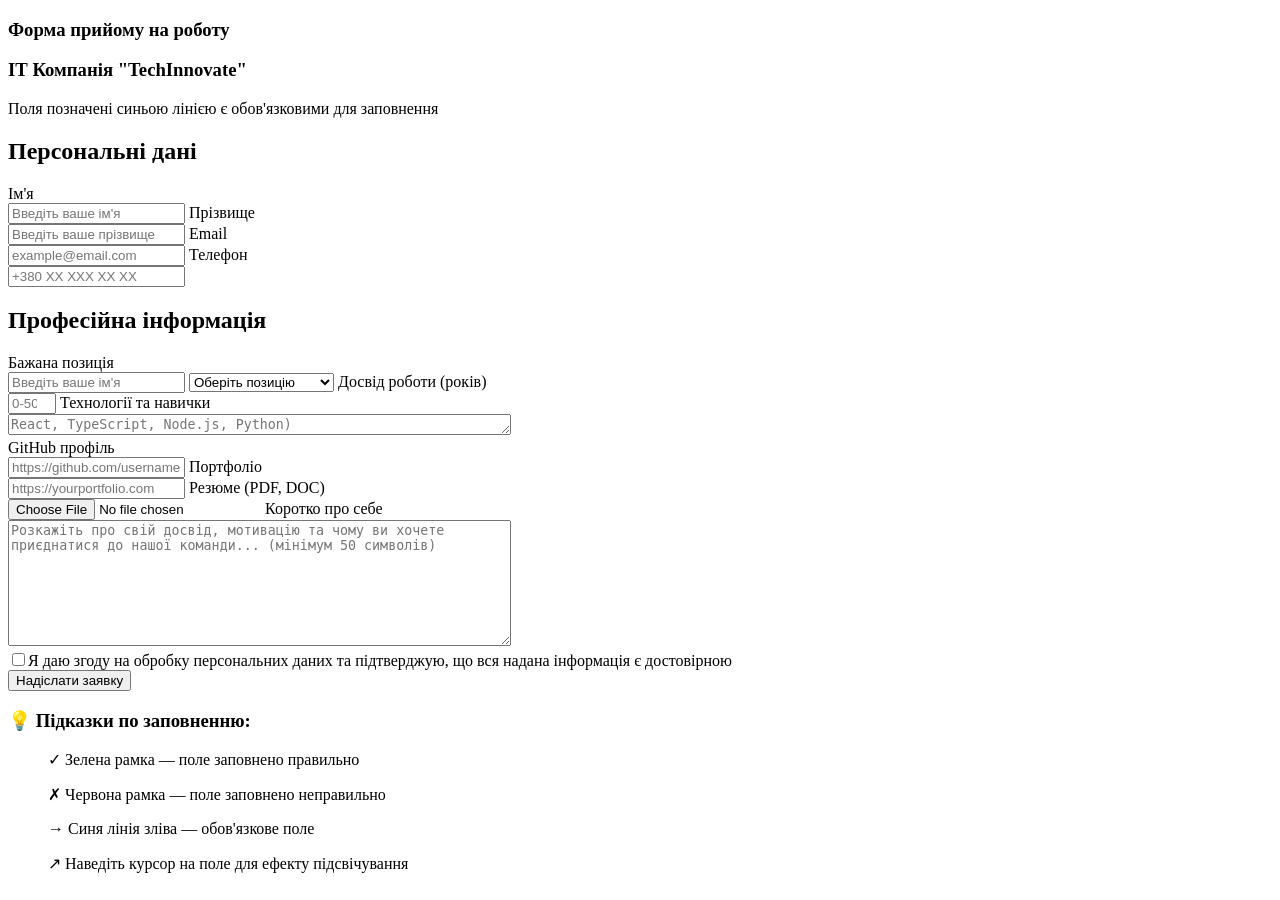
==== web_less15forms/index.html @ 89c71193 "Add files via upload" ====
<!DOCTYPE html>
<html lang="en" xmlns="http://www.w3.org/1999/html" xmlns="http://www.w3.org/1999/html">
<head>
    <link rel="stylesheet" type="text/css" href="style/style.css">
    <meta charset="UTF-8">
    <title>Форма прийому на роботу</title>
</head>
<body>

<section class="hero-section">
    <div class="wrapper hero-content">
        <article class="hero-text">
            <h1>Форма прийому на роботу</h1>
            <h3>ІТ Компанія "TechInnovate"</h3>
            <p>Поля позначені синьою лінією є обов'язковими для заповнення</p>
        </article>
    </div>
</section>
<section class="personal-info">
    <h2 class="section-title">Персональні дані</h2>
    <form class="personal-info__form">
    <label>
        Ім'я<br>
        <input type="text" name="Ім'я" value="" placeholder="Введіть ваше ім'я">
    </label>
    <label>
        Прізвище<br>
        <input type="text" name="Прізвище" value="" placeholder="Введіть ваше прізвище">
    </label>
    <label>
        Email<br>
        <input type="email" name="Email" value="" placeholder="example@email.com">
    </label>
    <label>
        Телефон<br>
        <input type="tel" name="Телефон" value="" placeholder="+380 XX XXX XX XX">
    </label>
    </form>
</section>

<section class="prof-info">
    <h2 class="section-title">Професійна інформація</h2>
    <form class="personal-info__form">
        <label>
            Бажана позиція<br>
            <input type="text" name="Бажана позиція" value="" placeholder="Введіть ваше ім'я">
            <select name="position">
                <option value="Оберіть позиції" selected>Оберіть позицію</option>
                <option value="Frontend Developer">Frontend Developer</option>
                <option value="Backend Developer">Backend Developer</option>
                <option value="Full Stack Developer">Full Stack Developer</option>
                <option value="DevOps Engineer">DevOps Engineer</option>
                <option value="QA Engineer">QA Engineer</option>
                <option value="UI/UX Designer">UI/UX Designer</option>
                <option value="Mobile Developer">Mobile Developer</option>
                <option value="Data Scientist">Data Scientist</option>
            </select>

        </label>
        <label>
            Досвід роботи (років)<br>
            <input type="number" min="0" max="50" name="Досвід роботи (років)" value="" placeholder="0-50">
        </label>
        <label>
            Технології та навички<br>
            <textarea rows="1" cols="60" name="Технології та навички" placeholder="React, TypeScript, Node.js, Python)"></textarea>
        </label>
    </form>
</section>
<section class="additional-info">
    <label>
        GitHub профіль<br>
        <input type="text" name="GitHub профіль" value="" placeholder="https://github.com/username">
    </label>
    <label>
        Портфоліо<br>
        <input type="text" name="Портфоліо" value="" placeholder="https://yourportfolio.com">
    </label>
    <label>
        Резюме (PDF, DOC)<br>
        <input type="file" name="Резюме (PDF, DOC)" value="" placeholder="Вибрати файл Файл не вибрано">
    </label>
    <label>
        Коротко про себе<br>
        <textarea rows="8" cols="60" name="about" placeholder="Розкажіть про свій досвід, мотивацію та чому ви хочете приєднатися до нашої команди... (мінімум 50 символів)"></textarea>
    </label>
</section>
<section class="agreement">
    <label>
        <input type="checkbox" name="agreement">Я даю згоду на обробку персональних даних та підтверджую, що вся надана інформація є достовірною
    </label>
</section>
<section class="send-button">
    <button type="submit">Надіслати заявку</button>
</section>
<footer>
    <div class="footer-content">
    <h3>💡 Підказки по заповненню:</h3>
    <ul>✓ Зелена рамка — поле заповнено правильно</ul>
    <ul>✗ Червона рамка — поле заповнено неправильно</ul>
    <ul>→ Синя лінія зліва — обов'язкове поле</ul>
    <ul>↗ Наведіть курсор на поле для ефекту підсвічування</ul>
    </div>
</footer>

</body>
</html>
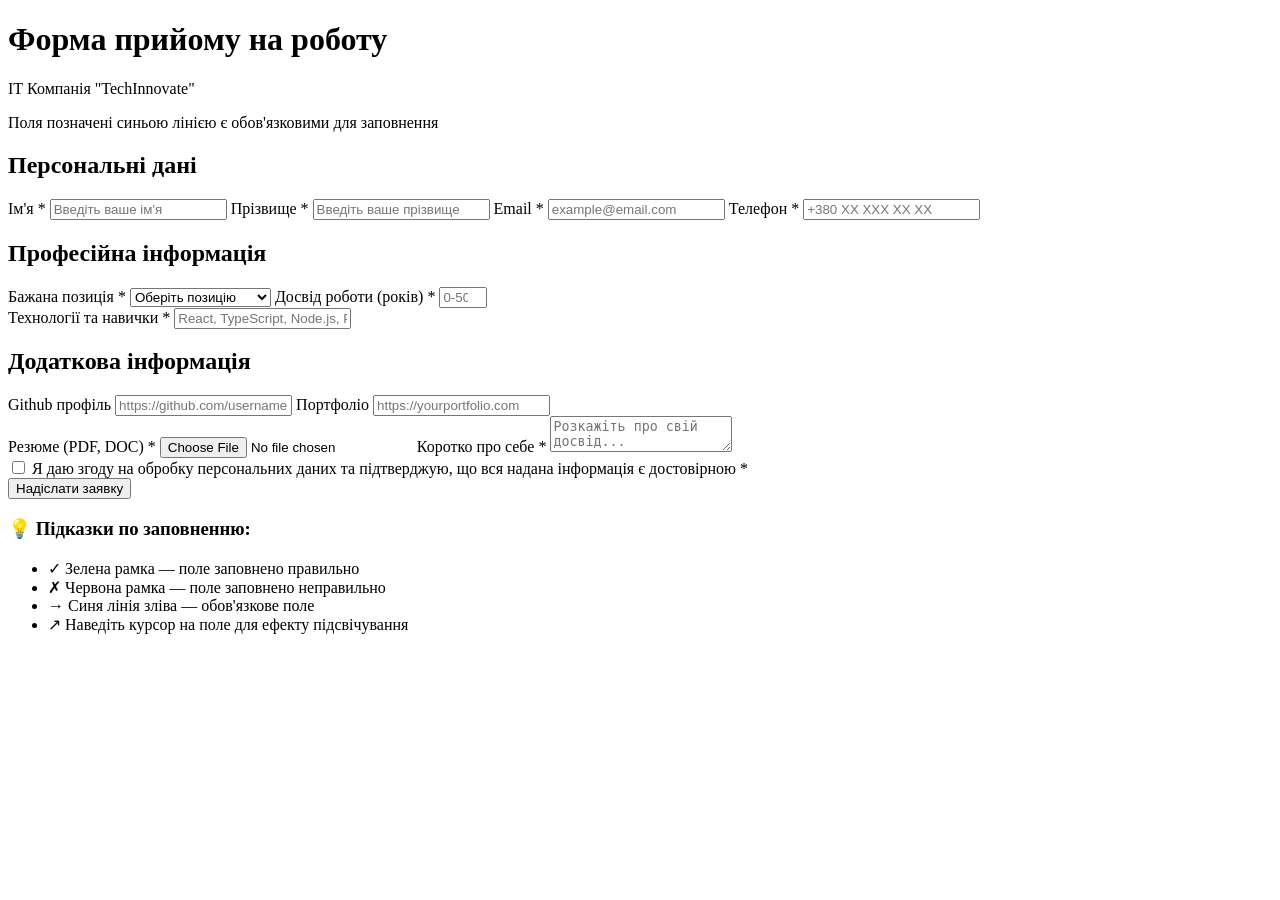
==== commit d8acd965: "Add files via upload" ====
--- a/web_less15forms/index.html
+++ b/web_less15forms/index.html
@@ -1,107 +1,91 @@
 <!DOCTYPE html>
-<html lang="en" xmlns="http://www.w3.org/1999/html" xmlns="http://www.w3.org/1999/html">
+<html lang="uk">
 <head>
-    <link rel="stylesheet" type="text/css" href="style/style.css">
     <meta charset="UTF-8">
-    <title>Форма прийому на роботу</title>
+    <meta name="viewport" content="width=device-width, initial-scale=1.0">
+    <title>Форма прийому на роботу - TechInnovate</title>
+    <link rel="stylesheet" href="style/normaliser.css">
+    <link rel="stylesheet" href="style/style.css">
 </head>
 <body>
+<div class="main-wrapper">
+    <header>
+        <h1>Форма прийому на роботу</h1>
+        <p class="subtitle">ІТ Компанія "TechInnovate"</p>
+        <p class="hint">Поля позначені синьою лінією є обов'язковими для заповнення</p>
+    </header>
 
-<section class="hero-section">
-    <div class="wrapper hero-content">
-        <article class="hero-text">
-            <h1>Форма прийому на роботу</h1>
-            <h3>ІТ Компанія "TechInnovate"</h3>
-            <p>Поля позначені синьою лінією є обов'язковими для заповнення</p>
-        </article>
-    </div>
-</section>
-<section class="personal-info">
-    <h2 class="section-title">Персональні дані</h2>
-    <form class="personal-info__form">
-    <label>
-        Ім'я<br>
-        <input type="text" name="Ім'я" value="" placeholder="Введіть ваше ім'я">
-    </label>
-    <label>
-        Прізвище<br>
-        <input type="text" name="Прізвище" value="" placeholder="Введіть ваше прізвище">
-    </label>
-    <label>
-        Email<br>
-        <input type="email" name="Email" value="" placeholder="example@email.com">
-    </label>
-    <label>
-        Телефон<br>
-        <input type="tel" name="Телефон" value="" placeholder="+380 XX XXX XX XX">
-    </label>
-    </form>
-</section>
+    <main>
+        <form action="#">
+            <!-- Персональні дані -->
+            <section class="form-section personal-data">
+                <h2>Персональні дані</h2>
+                <div class="grid-container">
+                    <label>Ім'я * <input type="text" name="name" placeholder="Введіть ваше ім'я" required></label>
+                    <label>Прізвище * <input type="text" name="surname" placeholder="Введіть ваше прізвище" required></label>
+                    <label>Email * <input type="email" name="email" placeholder="example@email.com" required></label>
+                    <label>Телефон * <input type="tel" name="telephone" placeholder="+380 XX XXX XX XX" required></label>
+                </div>
+            </section>
 
-<section class="prof-info">
-    <h2 class="section-title">Професійна інформація</h2>
-    <form class="personal-info__form">
-        <label>
-            Бажана позиція<br>
-            <input type="text" name="Бажана позиція" value="" placeholder="Введіть ваше ім'я">
-            <select name="position">
-                <option value="Оберіть позиції" selected>Оберіть позицію</option>
-                <option value="Frontend Developer">Frontend Developer</option>
-                <option value="Backend Developer">Backend Developer</option>
-                <option value="Full Stack Developer">Full Stack Developer</option>
-                <option value="DevOps Engineer">DevOps Engineer</option>
-                <option value="QA Engineer">QA Engineer</option>
-                <option value="UI/UX Designer">UI/UX Designer</option>
-                <option value="Mobile Developer">Mobile Developer</option>
-                <option value="Data Scientist">Data Scientist</option>
-            </select>
+            <!-- Професійна інформація -->
+            <section class="form-section professional-info">
+                <h2>Професійна інформація</h2>
+                <div class="grid-container">
+                    <label>Бажана позиція *
+                        <select name="position" required>
+                            <option value="">Оберіть позицію</option>
+                            <option value="frontend">Frontend developer</option>
+                            <option value="backend">Backend developer</option>
+                            <option value="fullstack">Full stack developer</option>
+                        </select>
+                    </label>
+                    <label>Досвід роботи (років) *
+                        <input type="number" name="time_worked" placeholder="0-50" min="0" max="50" required>
+                    </label>
+                </div>
+                <label class="full-width">Технології та навички *
+                    <input type="text" name="technologies" placeholder="React, TypeScript, Node.js, Python..." required>
+                </label>
+            </section>
 
-        </label>
-        <label>
-            Досвід роботи (років)<br>
-            <input type="number" min="0" max="50" name="Досвід роботи (років)" value="" placeholder="0-50">
-        </label>
-        <label>
-            Технології та навички<br>
-            <textarea rows="1" cols="60" name="Технології та навички" placeholder="React, TypeScript, Node.js, Python)"></textarea>
-        </label>
-    </form>
-</section>
-<section class="additional-info">
-    <label>
-        GitHub профіль<br>
-        <input type="text" name="GitHub профіль" value="" placeholder="https://github.com/username">
-    </label>
-    <label>
-        Портфоліо<br>
-        <input type="text" name="Портфоліо" value="" placeholder="https://yourportfolio.com">
-    </label>
-    <label>
-        Резюме (PDF, DOC)<br>
-        <input type="file" name="Резюме (PDF, DOC)" value="" placeholder="Вибрати файл Файл не вибрано">
-    </label>
-    <label>
-        Коротко про себе<br>
-        <textarea rows="8" cols="60" name="about" placeholder="Розкажіть про свій досвід, мотивацію та чому ви хочете приєднатися до нашої команди... (мінімум 50 символів)"></textarea>
-    </label>
-</section>
-<section class="agreement">
-    <label>
-        <input type="checkbox" name="agreement">Я даю згоду на обробку персональних даних та підтверджую, що вся надана інформація є достовірною
-    </label>
-</section>
-<section class="send-button">
-    <button type="submit">Надіслати заявку</button>
-</section>
-<footer>
-    <div class="footer-content">
-    <h3>💡 Підказки по заповненню:</h3>
-    <ul>✓ Зелена рамка — поле заповнено правильно</ul>
-    <ul>✗ Червона рамка — поле заповнено неправильно</ul>
-    <ul>→ Синя лінія зліва — обов'язкове поле</ul>
-    <ul>↗ Наведіть курсор на поле для ефекту підсвічування</ul>
-    </div>
-</footer>
+            <!-- Додаткова інформація -->
+            <section class="form-section additional-info">
+                <h2>Додаткова інформація</h2>
+                <div class="grid-container">
+                    <label>Github профіль <input type="url" name="git" placeholder="https://github.com/username"></label>
+                    <label>Портфоліо <input type="url" name="portfolio" placeholder="https://yourportfolio.com"></label>
+                </div>
+                <label class="full-width">Резюме (PDF, DOC) *
+                    <input type="file" name="file" required class="file-input">
+                </label>
+                <label class="full-width">Коротко про себе *
+                    <textarea name="info" placeholder="Розкажіть про свій досвід..." minlength="50" required></textarea>
+                </label>
+            </section>
 
+            <div class="consent-container">
+                <label class="checkbox-label">
+                    <input type="checkbox" name="personal_data" required>
+                    <span>Я даю згоду на обробку персональних даних та підтверджую, що вся надана інформація є достовірною *</span>
+                </label>
+            </div>
+
+            <button type="submit" class="submit-btn">Надіслати заявку</button>
+        </form>
+    </main>
+
+    <footer>
+        <div class="tips-box">
+            <h3>💡 Підказки по заповненню:</h3>
+            <ul>
+                <li><span class="green">✓</span> Зелена рамка — поле заповнено правильно</li>
+                <li><span class="red">✗</span> Червона рамка — поле заповнено неправильно</li>
+                <li><span class="blue">→</span> Синя лінія зліва — обов'язкове поле</li>
+                <li><span class="hover-text">↗</span> Наведіть курсор на поле для ефекту підсвічування</li>
+            </ul>
+        </div>
+    </footer>
+</div>
 </body>
 </html>
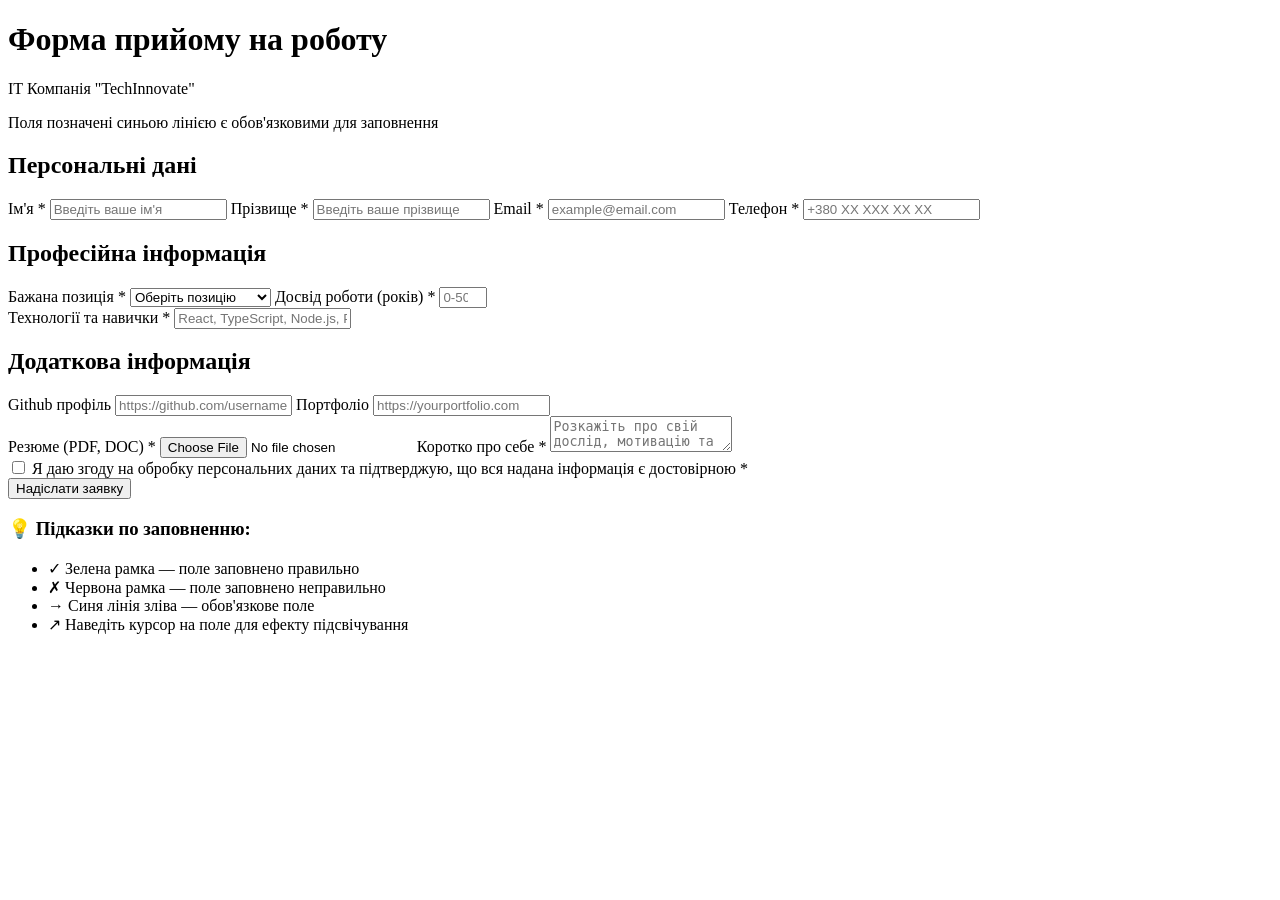
==== commit 1ae55278: "Add files via upload" ====
--- a/web_less15forms/index.html
+++ b/web_less15forms/index.html
@@ -3,7 +3,7 @@
 <head>
     <meta charset="UTF-8">
     <meta name="viewport" content="width=device-width, initial-scale=1.0">
-    <title>Форма прийому на роботу - TechInnovate</title>
+    <title>Job Application Form</title>
     <link rel="stylesheet" href="style/normaliser.css">
     <link rel="stylesheet" href="style/style.css">
 </head>
@@ -17,7 +17,6 @@
 
     <main>
         <form action="#">
-            <!-- Персональні дані -->
             <section class="form-section personal-data">
                 <h2>Персональні дані</h2>
                 <div class="grid-container">
@@ -28,7 +27,6 @@
                 </div>
             </section>
 
-            <!-- Професійна інформація -->
             <section class="form-section professional-info">
                 <h2>Професійна інформація</h2>
                 <div class="grid-container">
@@ -38,6 +36,11 @@
                             <option value="frontend">Frontend developer</option>
                             <option value="backend">Backend developer</option>
                             <option value="fullstack">Full stack developer</option>
+                            <option value="devops">DevOps Engineer</option>
+                            <option value="qa">QA Engineer</option>
+                            <option value="ui/ux">UI/UX Designer</option>
+                            <option value="mobile">Mobile Developer</option>
+                            <option value="data">Data Scientist</option>
                         </select>
                     </label>
                     <label>Досвід роботи (років) *
@@ -49,7 +52,6 @@
                 </label>
             </section>
 
-            <!-- Додаткова інформація -->
             <section class="form-section additional-info">
                 <h2>Додаткова інформація</h2>
                 <div class="grid-container">
@@ -60,7 +62,7 @@
                     <input type="file" name="file" required class="file-input">
                 </label>
                 <label class="full-width">Коротко про себе *
-                    <textarea name="info" placeholder="Розкажіть про свій досвід..." minlength="50" required></textarea>
+                    <textarea name="info" placeholder="Розкажіть про свій дослід, мотивацію та чому ви хочете приєднатися до нашої команди... (мінімум 50 символів)" minlength="50" required></textarea>
                 </label>
             </section>
 
@@ -79,10 +81,11 @@
         <div class="tips-box">
             <h3>💡 Підказки по заповненню:</h3>
             <ul>
-                <li><span class="green">✓</span> Зелена рамка — поле заповнено правильно</li>
-                <li><span class="red">✗</span> Червона рамка — поле заповнено неправильно</li>
-                <li><span class="blue">→</span> Синя лінія зліва — обов'язкове поле</li>
-                <li><span class="hover-text">↗</span> Наведіть курсор на поле для ефекту підсвічування</li>
+                <li><span>✓</span> Зелена рамка — поле заповнено правильно</li>
+                <li><span>✗</span> Червона рамка — поле заповнено неправильно</li>
+                <li><span>→</span> Синя лінія зліва — обов'язкове поле</li>
+                <li><span>↗</span> Наведіть курсор на поле для ефекту підсвічування</li>
+                </div>
             </ul>
         </div>
     </footer>
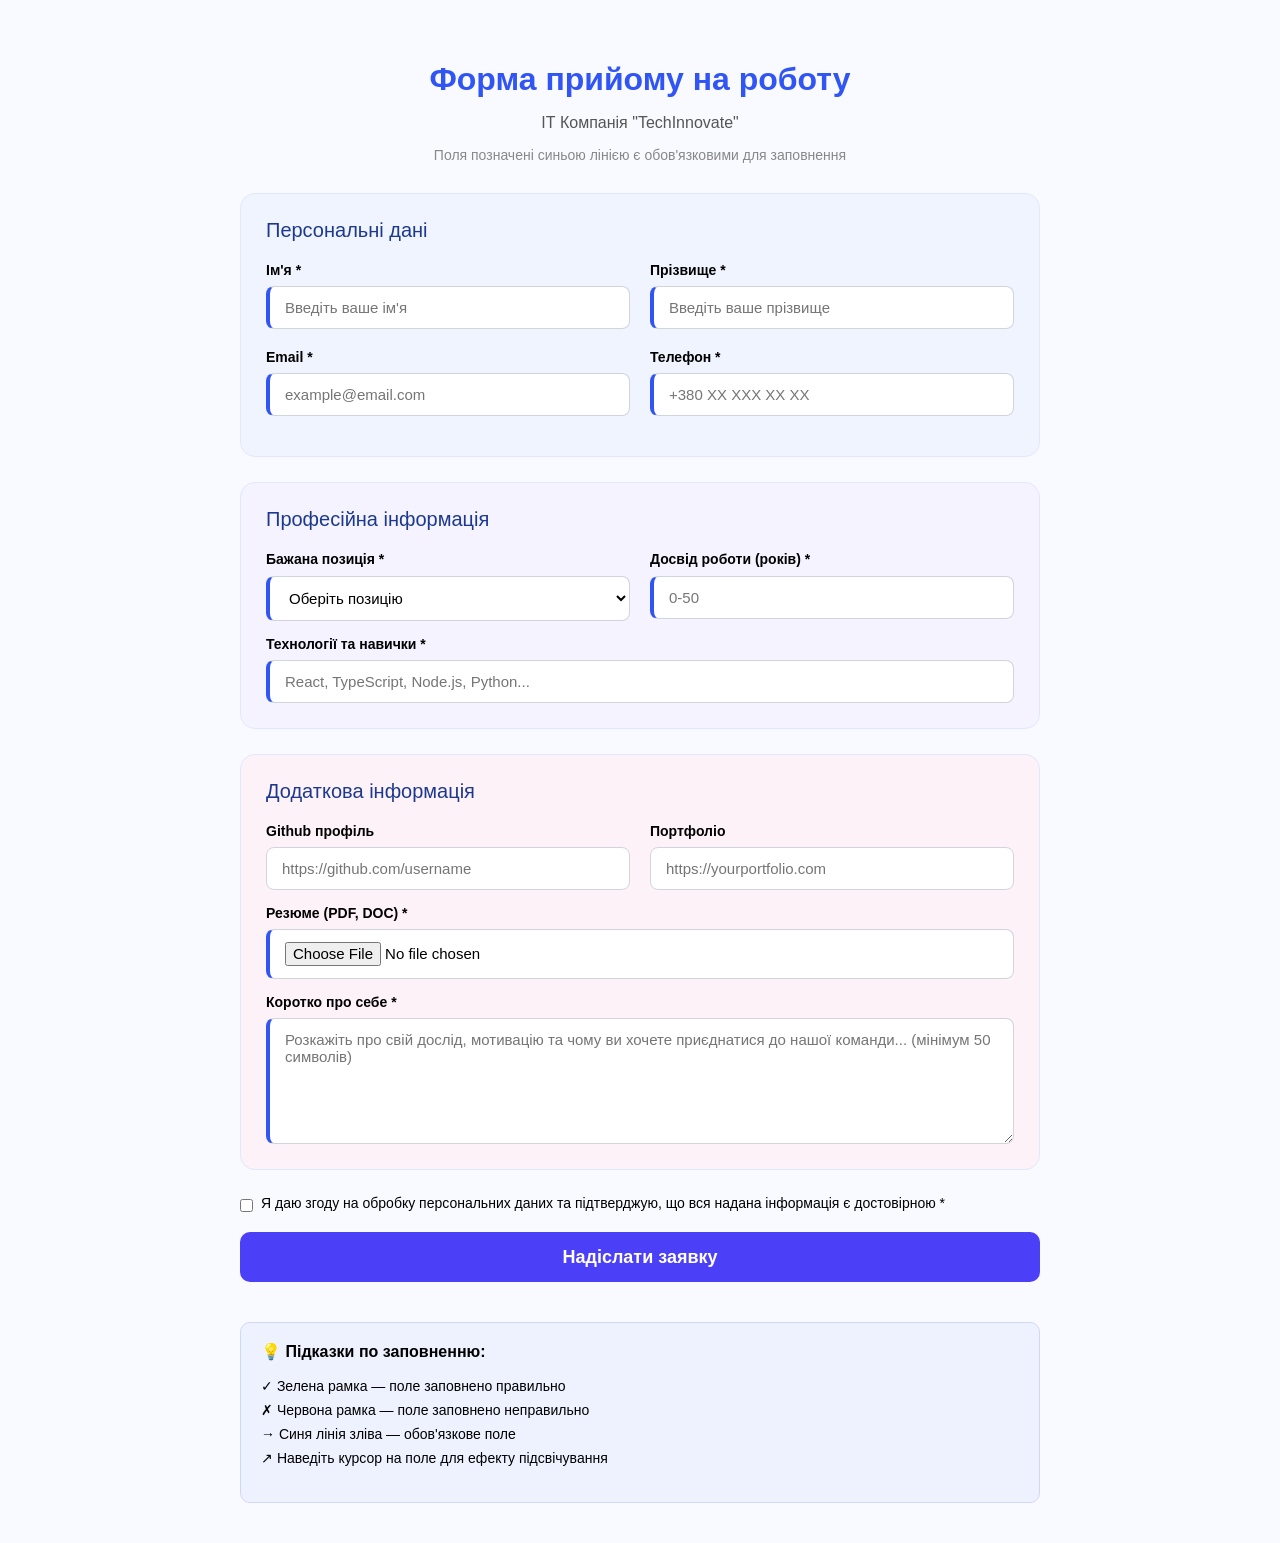
==== commit 2db964b9: "Update index.html" ====
--- a/web_less15forms/index.html
+++ b/web_less15forms/index.html
@@ -85,10 +85,9 @@
                 <li><span>✗</span> Червона рамка — поле заповнено неправильно</li>
                 <li><span>→</span> Синя лінія зліва — обов'язкове поле</li>
                 <li><span>↗</span> Наведіть курсор на поле для ефекту підсвічування</li>
-                </div>
             </ul>
         </div>
     </footer>
 </div>
 </body>
-</html>+</html>
--- a/web_less15forms/style/normaliser.css
+++ b/web_less15forms/style/normaliser.css
@@ -0,0 +1,349 @@
+/*! normalize.css v8.0.1 | MIT License | github.com/necolas/normalize.css */
+
+/* Document
+   ========================================================================== */
+
+/**
+ * 1. Correct the line height in all browsers.
+ * 2. Prevent adjustments of font size after orientation changes in iOS.
+ */
+
+html {
+    line-height: 1.15; /* 1 */
+    -webkit-text-size-adjust: 100%; /* 2 */
+}
+
+/* Sections
+   ========================================================================== */
+
+/**
+ * Remove the margin in all browsers.
+ */
+
+body {
+    margin: 0;
+}
+
+/**
+ * Render the `main` element consistently in IE.
+ */
+
+main {
+    display: block;
+}
+
+/**
+ * Correct the font size and margin on `h1` elements within `section` and
+ * `article` contexts in Chrome, Firefox, and Safari.
+ */
+
+h1 {
+    font-size: 2em;
+    margin: 0.67em 0;
+}
+
+/* Grouping content
+   ========================================================================== */
+
+/**
+ * 1. Add the correct box sizing in Firefox.
+ * 2. Show the overflow in Edge and IE.
+ */
+
+hr {
+    box-sizing: content-box; /* 1 */
+    height: 0; /* 1 */
+    overflow: visible; /* 2 */
+}
+
+/**
+ * 1. Correct the inheritance and scaling of font size in all browsers.
+ * 2. Correct the odd `em` font sizing in all browsers.
+ */
+
+pre {
+    font-family: monospace, monospace; /* 1 */
+    font-size: 1em; /* 2 */
+}
+
+/* Text-level semantics
+   ========================================================================== */
+
+/**
+ * Remove the gray background on active links in IE 10.
+ */
+
+a {
+    background-color: transparent;
+}
+
+/**
+ * 1. Remove the bottom border in Chrome 57-
+ * 2. Add the correct text decoration in Chrome, Edge, IE, Opera, and Safari.
+ */
+
+abbr[title] {
+    border-bottom: none; /* 1 */
+    text-decoration: underline; /* 2 */
+    text-decoration: underline dotted; /* 2 */
+}
+
+/**
+ * Add the correct font weight in Chrome, Edge, and Safari.
+ */
+
+b,
+strong {
+    font-weight: bolder;
+}
+
+/**
+ * 1. Correct the inheritance and scaling of font size in all browsers.
+ * 2. Correct the odd `em` font sizing in all browsers.
+ */
+
+code,
+kbd,
+samp {
+    font-family: monospace, monospace; /* 1 */
+    font-size: 1em; /* 2 */
+}
+
+/**
+ * Add the correct font size in all browsers.
+ */
+
+small {
+    font-size: 80%;
+}
+
+/**
+ * Prevent `sub` and `sup` elements from affecting the line height in
+ * all browsers.
+ */
+
+sub,
+sup {
+    font-size: 75%;
+    line-height: 0;
+    position: relative;
+    vertical-align: baseline;
+}
+
+sub {
+    bottom: -0.25em;
+}
+
+sup {
+    top: -0.5em;
+}
+
+/* Embedded content
+   ========================================================================== */
+
+/**
+ * Remove the border on images inside links in IE 10.
+ */
+
+img {
+    border-style: none;
+}
+
+/* Forms
+   ========================================================================== */
+
+/**
+ * 1. Change the font styles in all browsers.
+ * 2. Remove the margin in Firefox and Safari.
+ */
+
+button,
+input,
+optgroup,
+select,
+textarea {
+    font-family: inherit; /* 1 */
+    font-size: 100%; /* 1 */
+    line-height: 1.15; /* 1 */
+    margin: 0; /* 2 */
+}
+
+/**
+ * Show the overflow in IE.
+ * 1. Show the overflow in Edge.
+ */
+
+button,
+input { /* 1 */
+    overflow: visible;
+}
+
+/**
+ * Remove the inheritance of text transform in Edge, Firefox, and IE.
+ * 1. Remove the inheritance of text transform in Firefox.
+ */
+
+button,
+select { /* 1 */
+    text-transform: none;
+}
+
+/**
+ * Correct the inability to style clickable types in iOS and Safari.
+ */
+
+button,
+[type="button"],
+[type="reset"],
+[type="submit"] {
+    -webkit-appearance: button;
+}
+
+/**
+ * Remove the inner border and padding in Firefox.
+ */
+
+button::-moz-focus-inner,
+[type="button"]::-moz-focus-inner,
+[type="reset"]::-moz-focus-inner,
+[type="submit"]::-moz-focus-inner {
+    border-style: none;
+    padding: 0;
+}
+
+/**
+ * Restore the focus styles unset by the previous rule.
+ */
+
+button:-moz-focusring,
+[type="button"]:-moz-focusring,
+[type="reset"]:-moz-focusring,
+[type="submit"]:-moz-focusring {
+    outline: 1px dotted ButtonText;
+}
+
+/**
+ * Correct the padding in Firefox.
+ */
+
+fieldset {
+    padding: 0.35em 0.75em 0.625em;
+}
+
+/**
+ * 1. Correct the text wrapping in Edge and IE.
+ * 2. Correct the color inheritance from `fieldset` elements in IE.
+ * 3. Remove the padding so developers are not caught out when they zero out
+ *    `fieldset` elements in all browsers.
+ */
+
+legend {
+    box-sizing: border-box; /* 1 */
+    color: inherit; /* 2 */
+    display: table; /* 1 */
+    max-width: 100%; /* 1 */
+    padding: 0; /* 3 */
+    white-space: normal; /* 1 */
+}
+
+/**
+ * Add the correct vertical alignment in Chrome, Firefox, and Opera.
+ */
+
+progress {
+    vertical-align: baseline;
+}
+
+/**
+ * Remove the default vertical scrollbar in IE 10+.
+ */
+
+textarea {
+    overflow: auto;
+}
+
+/**
+ * 1. Add the correct box sizing in IE 10.
+ * 2. Remove the padding in IE 10.
+ */
+
+[type="checkbox"],
+[type="radio"] {
+    box-sizing: border-box; /* 1 */
+    padding: 0; /* 2 */
+}
+
+/**
+ * Correct the cursor style of increment and decrement buttons in Chrome.
+ */
+
+[type="number"]::-webkit-inner-spin-button,
+[type="number"]::-webkit-outer-spin-button {
+    height: auto;
+}
+
+/**
+ * 1. Correct the odd appearance in Chrome and Safari.
+ * 2. Correct the outline style in Safari.
+ */
+
+[type="search"] {
+    -webkit-appearance: textfield; /* 1 */
+    outline-offset: -2px; /* 2 */
+}
+
+/**
+ * Remove the inner padding in Chrome and Safari on macOS.
+ */
+
+[type="search"]::-webkit-search-decoration {
+    -webkit-appearance: none;
+}
+
+/**
+ * 1. Correct the inability to style clickable types in iOS and Safari.
+ * 2. Change font properties to `inherit` in Safari.
+ */
+
+::-webkit-file-upload-button {
+    -webkit-appearance: button; /* 1 */
+    font: inherit; /* 2 */
+}
+
+/* Interactive
+   ========================================================================== */
+
+/*
+ * Add the correct display in Edge, IE 10+, and Firefox.
+ */
+
+details {
+    display: block;
+}
+
+/*
+ * Add the correct display in all browsers.
+ */
+
+summary {
+    display: list-item;
+}
+
+/* Misc
+   ========================================================================== */
+
+/**
+ * Add the correct display in IE 10+.
+ */
+
+template {
+    display: none;
+}
+
+/**
+ * Add the correct display in IE 10.
+ */
+
+[hidden] {
+    display: none;
+}
--- a/web_less15forms/style/style.css
+++ b/web_less15forms/style/style.css
@@ -0,0 +1,115 @@
+body {
+    font-family: 'Segoe UI', Tahoma, Geneva, Verdana, sans-serif;
+    background-color: #f8faff;
+    /*color: #333;*/
+    display: flex;
+    justify-content: center;
+    padding: 40px 20px;
+}
+
+.main-wrapper {
+    width: 100%;
+    max-width: 800px;
+}
+
+header {
+    text-align: center;
+    margin-bottom: 30px;
+}
+
+h1 { color: #3055f4; font-size: 32px; margin-bottom: 5px; }
+.subtitle { font-weight: 400; color: #555; margin-bottom: 10px; }
+.hint { color: #888; font-size: 14px; }
+
+.form-section {
+    padding: 25px;
+    border-radius: 15px;
+    margin-bottom: 25px;
+    border: 1px solid #e0e7ff;
+}
+
+.personal-data { background-color: #f0f4ff; }
+.professional-info { background-color: #f5f3ff; }
+.additional-info { background-color: #fdf2f8; }
+
+h2 {
+    font-size: 20px;
+    color: #1C398E;
+    margin-bottom: 20px;
+    margin-top: 0;
+    font-weight: normal;
+}
+
+.grid-container {
+    display: grid;
+    grid-template-columns: 1fr 1fr;
+    gap: 20px;
+    margin-bottom: 15px;
+}
+
+label {
+    display: flex;
+    flex-direction: column;
+    font-size: 14px;
+    font-weight: 600;
+    gap: 8px;
+}
+
+.full-width { margin-top: 15px; }
+
+input, select, textarea {
+    padding: 12px 15px;
+    border: 1px solid #d1d5db;
+    border-radius: 8px;
+    font-size: 15px;
+    transition: all 0.3s ease;
+    background: white;
+}
+
+input:required, select:required, textarea:required {
+    border-left: 4px solid #3055f4;
+}
+
+input:hover, select:hover, textarea:hover {
+    border-color: #3055f4;
+    box-shadow: 0 0 8px rgba(48, 85, 244, 0.1);
+}
+
+textarea { min-height: 100px; resize: vertical; }
+
+.consent-container { margin: 20px 0; }
+.checkbox-label {
+    flex-direction: row;
+    align-items: flex-start;
+    font-weight: 400;
+}
+
+.checkbox-label input { width: auto; margin-top: 4px; }
+
+.submit-btn {
+    width: 100%;
+    padding: 15px;
+    background-color: #4b3ff7;
+    color: white;
+    border: none;
+    border-radius: 10px;
+    font-size: 18px;
+    font-weight: 600;
+    cursor: pointer;
+    transition: background 0.3s;
+}
+
+.submit-btn:hover { background-color: #3729e3; }
+
+.tips-box {
+    margin-top: 40px;
+    background: #eef2ff;
+    padding: 20px;
+    border-radius: 10px;
+    border: 1px solid #d0d7f7;
+}
+
+.tips-box h3 { font-size: 16px; margin-top: 0; }
+.tips-box ul { list-style: none; padding: 0; }
+.tips-box li { margin-bottom: 8px; font-size: 14px; }
+
